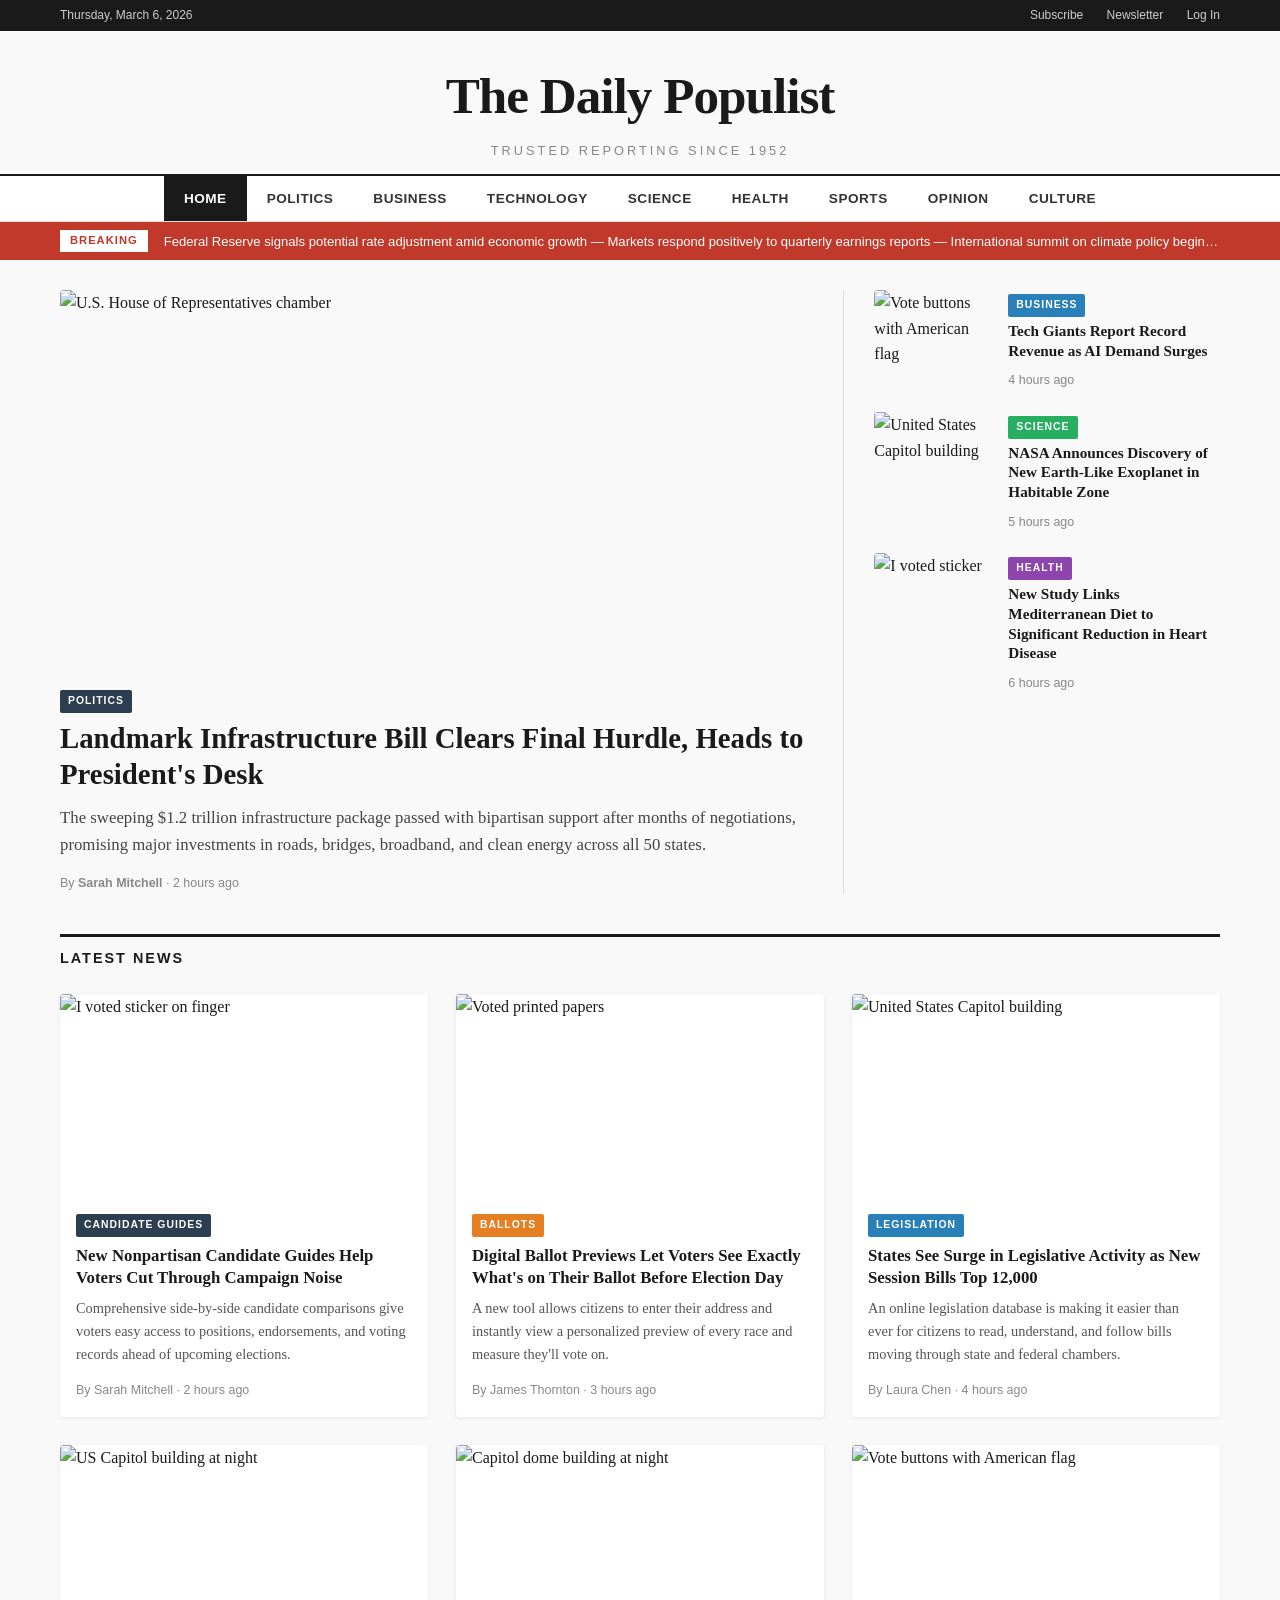
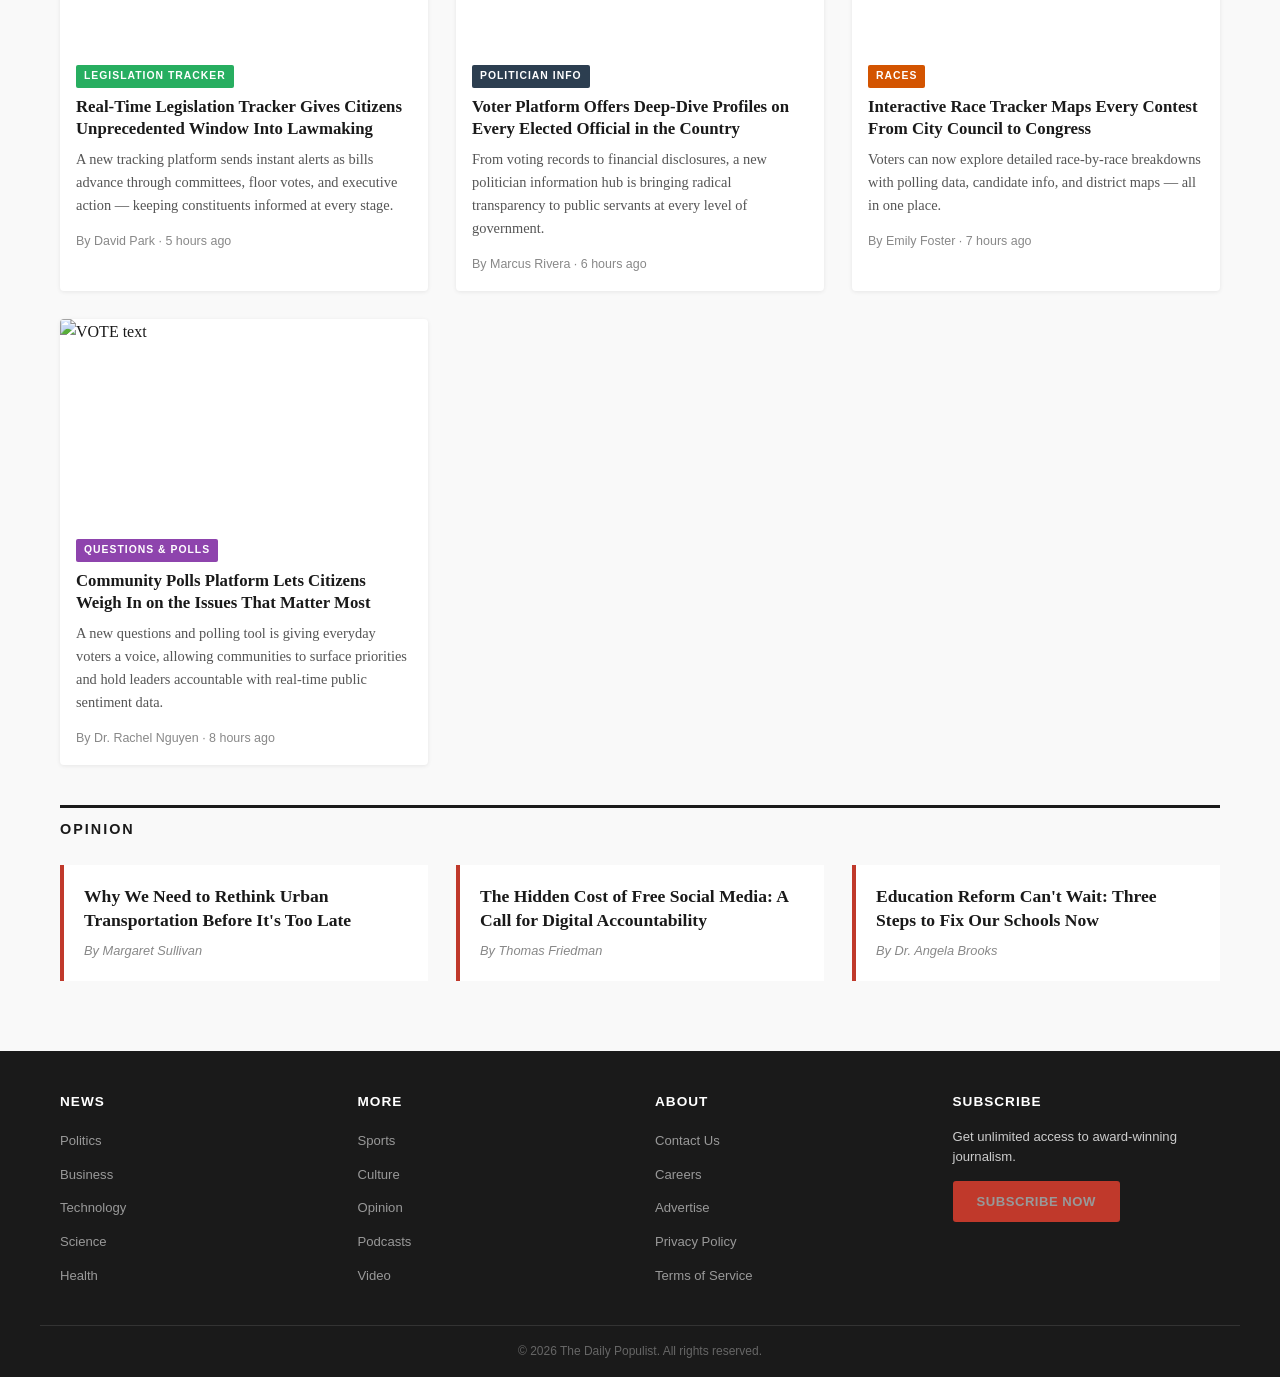
==== index.html @ fd445e92 "Initial commit: The Daily Populist mockup site with Populist widget embeds" ====
<!DOCTYPE html>
<html lang="en">
<head>
  <meta charset="UTF-8">
  <meta name="viewport" content="width=device-width, initial-scale=1.0">
  <title>The Daily Populist - Breaking News, Politics, Business & More</title>
  <link rel="stylesheet" href="styles.css">
  <!-- Step 1: Load Populist Widget once per page -->
  <script async src="https://www.populist.us/widget-client-v2.js"></script>
</head>
<body>

  <!-- Top Bar -->
  <div class="top-bar">
    <div class="container top-bar-inner">
      <span class="date">Thursday, March 6, 2026</span>
      <nav class="top-nav">
        <a href="#">Subscribe</a>
        <a href="#">Newsletter</a>
        <a href="#">Log In</a>
      </nav>
    </div>
  </div>

  <!-- Header -->
  <header class="site-header">
    <div class="container">
      <h1 class="logo">The Daily Populist</h1>
      <p class="tagline">Trusted Reporting Since 1952</p>
    </div>
  </header>

  <!-- Main Navigation -->
  <nav class="main-nav">
    <div class="container">
      <ul>
        <li><a href="#" class="active">Home</a></li>
        <li><a href="#">Politics</a></li>
        <li><a href="#">Business</a></li>
        <li><a href="#">Technology</a></li>
        <li><a href="#">Science</a></li>
        <li><a href="#">Health</a></li>
        <li><a href="#">Sports</a></li>
        <li><a href="#">Opinion</a></li>
        <li><a href="#">Culture</a></li>
      </ul>
    </div>
  </nav>

  <!-- Breaking News Ticker -->
  <div class="breaking-news">
    <div class="container">
      <span class="breaking-label">BREAKING</span>
      <span class="ticker">Federal Reserve signals potential rate adjustment amid economic growth — Markets respond positively to quarterly earnings reports — International summit on climate policy begins next week</span>
    </div>
  </div>

  <!-- Main Content -->
  <main class="container main-content">

    <!-- Hero Section -->
    <section class="hero">
      <article class="hero-main">
        <img class="img-large" src="https://www.house.gov/sites/default/files/uploads/images-story-featured/2019-04-03_pnn_0165.jpg" alt="U.S. House of Representatives chamber">
        <div class="hero-text">
          <span class="category-tag">Politics</span>
          <h2><a href="#">Landmark Infrastructure Bill Clears Final Hurdle, Heads to President's Desk</a></h2>
          <p>The sweeping $1.2 trillion infrastructure package passed with bipartisan support after months of negotiations, promising major investments in roads, bridges, broadband, and clean energy across all 50 states.</p>
          <span class="meta">By <strong>Sarah Mitchell</strong> &middot; 2 hours ago</span>
        </div>
      </article>

      <aside class="hero-sidebar">
        <article class="sidebar-story">
          <img class="img-small" src="https://images.unsplash.com/photo-1722238451613-655732282ff2?w=200&h=140&fit=crop&auto=format" alt="Vote buttons with American flag">
          <div>
            <span class="category-tag category-tag--business">Business</span>
            <h3><a href="#">Tech Giants Report Record Revenue as AI Demand Surges</a></h3>
            <span class="meta">4 hours ago</span>
          </div>
        </article>
        <article class="sidebar-story">
          <img class="img-small" src="https://images.unsplash.com/photo-1730888515663-5058024f2e60?w=200&h=140&fit=crop&auto=format" alt="United States Capitol building">
          <div>
            <span class="category-tag category-tag--science">Science</span>
            <h3><a href="#">NASA Announces Discovery of New Earth-Like Exoplanet in Habitable Zone</a></h3>
            <span class="meta">5 hours ago</span>
          </div>
        </article>
        <article class="sidebar-story">
          <img class="img-small" src="https://images.unsplash.com/photo-1596514139339-c913602509fb?w=200&h=140&fit=crop&auto=format" alt="I voted sticker">
          <div>
            <span class="category-tag category-tag--health">Health</span>
            <h3><a href="#">New Study Links Mediterranean Diet to Significant Reduction in Heart Disease</a></h3>
            <span class="meta">6 hours ago</span>
          </div>
        </article>
      </aside>
    </section>

    <!-- Section Divider -->
    <div class="section-divider">
      <h2 class="section-title">Latest News</h2>
    </div>

    <!-- News Grid -->
    <section class="news-grid">
      <article class="news-card">
        <img class="img-medium" src="https://images.unsplash.com/photo-1596514139339-c913602509fb?w=600&h=300&fit=crop&auto=format" alt="I voted sticker on finger">
        <div class="news-card-body">
          <span class="category-tag category-tag--politics">Candidate Guides</span>
          <h3><a href="candidate-guides.html">New Nonpartisan Candidate Guides Help Voters Cut Through Campaign Noise</a></h3>
          <p>Comprehensive side-by-side candidate comparisons give voters easy access to positions, endorsements, and voting records ahead of upcoming elections.</p>
          <span class="meta">By Sarah Mitchell &middot; 2 hours ago</span>
        </div>
      </article>
      <article class="news-card">
        <img class="img-medium" src="https://images.unsplash.com/photo-1540908390241-82158ab62887?w=600&h=300&fit=crop&auto=format" alt="Voted printed papers">
        <div class="news-card-body">
          <span class="category-tag category-tag--tech">Ballots</span>
          <h3><a href="ballots.html">Digital Ballot Previews Let Voters See Exactly What's on Their Ballot Before Election Day</a></h3>
          <p>A new tool allows citizens to enter their address and instantly view a personalized preview of every race and measure they'll vote on.</p>
          <span class="meta">By James Thornton &middot; 3 hours ago</span>
        </div>
      </article>
      <article class="news-card">
        <img class="img-medium" src="https://images.unsplash.com/photo-1730888515663-5058024f2e60?w=600&h=300&fit=crop&auto=format" alt="United States Capitol building">
        <div class="news-card-body">
          <span class="category-tag category-tag--business">Legislation</span>
          <h3><a href="legislation.html">States See Surge in Legislative Activity as New Session Bills Top 12,000</a></h3>
          <p>An online legislation database is making it easier than ever for citizens to read, understand, and follow bills moving through state and federal chambers.</p>
          <span class="meta">By Laura Chen &middot; 4 hours ago</span>
        </div>
      </article>
      <article class="news-card">
        <img class="img-medium" src="https://images.unsplash.com/photo-1600870003315-e1c945702030?w=600&h=300&fit=crop&auto=format" alt="US Capitol building at night">
        <div class="news-card-body">
          <span class="category-tag category-tag--science">Legislation Tracker</span>
          <h3><a href="legislation-tracker.html">Real-Time Legislation Tracker Gives Citizens Unprecedented Window Into Lawmaking</a></h3>
          <p>A new tracking platform sends instant alerts as bills advance through committees, floor votes, and executive action — keeping constituents informed at every stage.</p>
          <span class="meta">By David Park &middot; 5 hours ago</span>
        </div>
      </article>
      <article class="news-card">
        <img class="img-medium" src="https://images.unsplash.com/photo-1610648286878-b6ff27afe5c3?w=600&h=300&fit=crop&auto=format" alt="Capitol dome building at night">
        <div class="news-card-body">
          <span class="category-tag category-tag--politics">Politician Info</span>
          <h3><a href="politician-info.html">Voter Platform Offers Deep-Dive Profiles on Every Elected Official in the Country</a></h3>
          <p>From voting records to financial disclosures, a new politician information hub is bringing radical transparency to public servants at every level of government.</p>
          <span class="meta">By Marcus Rivera &middot; 6 hours ago</span>
        </div>
      </article>
      <article class="news-card">
        <img class="img-medium" src="https://images.unsplash.com/photo-1722238451613-655732282ff2?w=600&h=300&fit=crop&auto=format" alt="Vote buttons with American flag">
        <div class="news-card-body">
          <span class="category-tag category-tag--culture">Races</span>
          <h3><a href="races.html">Interactive Race Tracker Maps Every Contest From City Council to Congress</a></h3>
          <p>Voters can now explore detailed race-by-race breakdowns with polling data, candidate info, and district maps — all in one place.</p>
          <span class="meta">By Emily Foster &middot; 7 hours ago</span>
        </div>
      </article>
      <article class="news-card">
        <img class="img-medium" src="https://images.unsplash.com/photo-1604065626882-47c3093bec11?w=600&h=300&fit=crop&auto=format" alt="VOTE text">
        <div class="news-card-body">
          <span class="category-tag category-tag--health">Questions & Polls</span>
          <h3><a href="questions-and-polls.html">Community Polls Platform Lets Citizens Weigh In on the Issues That Matter Most</a></h3>
          <p>A new questions and polling tool is giving everyday voters a voice, allowing communities to surface priorities and hold leaders accountable with real-time public sentiment data.</p>
          <span class="meta">By Dr. Rachel Nguyen &middot; 8 hours ago</span>
        </div>
      </article>
    </section>

    <!-- Opinion Section -->
    <div class="section-divider">
      <h2 class="section-title">Opinion</h2>
    </div>

    <section class="opinion-section">
      <article class="opinion-card">
        <h3><a href="#">Why We Need to Rethink Urban Transportation Before It's Too Late</a></h3>
        <p class="opinion-author">By Margaret Sullivan</p>
      </article>
      <article class="opinion-card">
        <h3><a href="#">The Hidden Cost of Free Social Media: A Call for Digital Accountability</a></h3>
        <p class="opinion-author">By Thomas Friedman</p>
      </article>
      <article class="opinion-card">
        <h3><a href="#">Education Reform Can't Wait: Three Steps to Fix Our Schools Now</a></h3>
        <p class="opinion-author">By Dr. Angela Brooks</p>
      </article>
    </section>

  </main>

  <!-- Footer -->
  <footer class="site-footer">
    <div class="container footer-inner">
      <div class="footer-col">
        <h4>News</h4>
        <ul>
          <li><a href="#">Politics</a></li>
          <li><a href="#">Business</a></li>
          <li><a href="#">Technology</a></li>
          <li><a href="#">Science</a></li>
          <li><a href="#">Health</a></li>
        </ul>
      </div>
      <div class="footer-col">
        <h4>More</h4>
        <ul>
          <li><a href="#">Sports</a></li>
          <li><a href="#">Culture</a></li>
          <li><a href="#">Opinion</a></li>
          <li><a href="#">Podcasts</a></li>
          <li><a href="#">Video</a></li>
        </ul>
      </div>
      <div class="footer-col">
        <h4>About</h4>
        <ul>
          <li><a href="#">Contact Us</a></li>
          <li><a href="#">Careers</a></li>
          <li><a href="#">Advertise</a></li>
          <li><a href="#">Privacy Policy</a></li>
          <li><a href="#">Terms of Service</a></li>
        </ul>
      </div>
      <div class="footer-col">
        <h4>Subscribe</h4>
        <p class="footer-text">Get unlimited access to award-winning journalism.</p>
        <a href="#" class="subscribe-btn">Subscribe Now</a>
      </div>
    </div>
    <div class="footer-bottom">
      <div class="container">
        <p>&copy; 2026 The Daily Populist. All rights reserved.</p>
      </div>
    </div>
  </footer>

</body>
</html>
---- styles.css ----
/* Reset & Base */
*, *::before, *::after {
  margin: 0;
  padding: 0;
  box-sizing: border-box;
}

body {
  font-family: Georgia, "Times New Roman", Times, serif;
  color: #1a1a1a;
  background: #f9f9f9;
  line-height: 1.6;
}

a {
  color: inherit;
  text-decoration: none;
}

a:hover {
  color: #c0392b;
}

.container {
  max-width: 1200px;
  margin: 0 auto;
  padding: 0 20px;
}

/* Top Bar */
.top-bar {
  background: #1a1a1a;
  color: #ccc;
  font-family: Arial, Helvetica, sans-serif;
  font-size: 0.75rem;
  padding: 6px 0;
}

.top-bar-inner {
  display: flex;
  justify-content: space-between;
  align-items: center;
}

.top-nav a {
  color: #ccc;
  margin-left: 20px;
  font-weight: 500;
}

.top-nav a:hover {
  color: #fff;
}

/* Header */
.site-header {
  text-align: center;
  padding: 24px 0 12px;
  border-bottom: 2px solid #1a1a1a;
}

.logo {
  font-family: "Playfair Display", Georgia, serif;
  font-size: 3.2rem;
  font-weight: 900;
  letter-spacing: -1px;
  color: #1a1a1a;
}

.tagline {
  font-family: Arial, Helvetica, sans-serif;
  font-size: 0.8rem;
  color: #888;
  text-transform: uppercase;
  letter-spacing: 3px;
  margin-top: 4px;
}

/* Main Navigation */
.main-nav {
  background: #fff;
  border-bottom: 1px solid #ddd;
  position: sticky;
  top: 0;
  z-index: 100;
}

.main-nav ul {
  list-style: none;
  display: flex;
  justify-content: center;
  gap: 0;
}

.main-nav a {
  display: block;
  padding: 12px 20px;
  font-family: Arial, Helvetica, sans-serif;
  font-size: 0.85rem;
  font-weight: 600;
  text-transform: uppercase;
  letter-spacing: 0.5px;
  color: #333;
  transition: background 0.2s, color 0.2s;
}

.main-nav a:hover,
.main-nav a.active {
  background: #1a1a1a;
  color: #fff;
}

/* Breaking News Ticker */
.breaking-news {
  background: #c0392b;
  color: #fff;
  padding: 8px 0;
  font-family: Arial, Helvetica, sans-serif;
  font-size: 0.82rem;
  overflow: hidden;
}

.breaking-news .container {
  display: flex;
  align-items: center;
  gap: 16px;
}

.breaking-label {
  background: #fff;
  color: #c0392b;
  font-weight: 800;
  padding: 2px 10px;
  font-size: 0.7rem;
  letter-spacing: 1px;
  flex-shrink: 0;
}

.ticker {
  white-space: nowrap;
  overflow: hidden;
  text-overflow: ellipsis;
}

/* Main Content */
.main-content {
  padding: 30px 20px;
}

/* Images */
.img-large {
  width: 100%;
  height: 380px;
  object-fit: cover;
  border-radius: 4px;
  display: block;
}

.img-medium {
  width: 100%;
  height: 200px;
  object-fit: cover;
  display: block;
}

.img-small {
  width: 120px;
  min-width: 120px;
  height: 80px;
  object-fit: cover;
  border-radius: 4px;
}

/* Hero Section */
.hero {
  display: grid;
  grid-template-columns: 2fr 1fr;
  gap: 30px;
  margin-bottom: 40px;
}

.hero-text {
  margin-top: 16px;
}

.hero-text h2 {
  font-size: 1.8rem;
  line-height: 1.25;
  margin: 8px 0 12px;
}

.hero-text h2 a:hover {
  text-decoration: underline;
}

.hero-text p {
  font-size: 1.05rem;
  color: #444;
  margin-bottom: 10px;
}

/* Category Tags */
.category-tag {
  display: inline-block;
  font-family: Arial, Helvetica, sans-serif;
  font-size: 0.65rem;
  font-weight: 700;
  text-transform: uppercase;
  letter-spacing: 1px;
  padding: 3px 8px;
  background: #2c3e50;
  color: #fff;
  border-radius: 2px;
}

.category-tag--business { background: #2980b9; }
.category-tag--science { background: #27ae60; }
.category-tag--health { background: #8e44ad; }
.category-tag--politics { background: #2c3e50; }
.category-tag--tech { background: #e67e22; }
.category-tag--sports { background: #c0392b; }
.category-tag--culture { background: #d35400; }

.meta {
  font-family: Arial, Helvetica, sans-serif;
  font-size: 0.78rem;
  color: #888;
}

/* Hero Sidebar */
.hero-sidebar {
  display: flex;
  flex-direction: column;
  gap: 20px;
  border-left: 1px solid #ddd;
  padding-left: 30px;
}

.sidebar-story {
  display: flex;
  gap: 14px;
  align-items: flex-start;
}

.sidebar-story h3 {
  font-size: 0.95rem;
  line-height: 1.3;
  margin: 4px 0 6px;
}

.sidebar-story h3 a:hover {
  text-decoration: underline;
}

/* Section Divider */
.section-divider {
  border-top: 3px solid #1a1a1a;
  margin-bottom: 24px;
}

.section-title {
  font-family: Arial, Helvetica, sans-serif;
  font-size: 0.9rem;
  text-transform: uppercase;
  letter-spacing: 2px;
  color: #1a1a1a;
  padding-top: 10px;
}

/* News Grid */
.news-grid {
  display: grid;
  grid-template-columns: repeat(3, 1fr);
  gap: 28px;
  margin-bottom: 40px;
}

.news-card {
  background: #fff;
  border-radius: 4px;
  overflow: hidden;
  box-shadow: 0 1px 4px rgba(0,0,0,0.08);
  transition: box-shadow 0.2s;
}

.news-card:hover {
  box-shadow: 0 4px 12px rgba(0,0,0,0.12);
}

.news-card-body {
  padding: 16px;
}

.news-card h3 {
  font-size: 1.05rem;
  line-height: 1.3;
  margin: 8px 0;
}

.news-card h3 a:hover {
  text-decoration: underline;
}

.news-card p {
  font-size: 0.9rem;
  color: #555;
  margin-bottom: 10px;
}

/* Opinion Section */
.opinion-section {
  display: grid;
  grid-template-columns: repeat(3, 1fr);
  gap: 28px;
  margin-bottom: 40px;
}

.opinion-card {
  padding: 20px;
  border-left: 4px solid #c0392b;
  background: #fff;
}

.opinion-card h3 {
  font-size: 1.1rem;
  line-height: 1.35;
  margin-bottom: 8px;
}

.opinion-card h3 a:hover {
  text-decoration: underline;
  color: #c0392b;
}

.opinion-author {
  font-family: Arial, Helvetica, sans-serif;
  font-size: 0.8rem;
  color: #888;
  font-style: italic;
}

/* Footer */
.site-footer {
  background: #1a1a1a;
  color: #ccc;
  padding-top: 40px;
}

.footer-inner {
  display: grid;
  grid-template-columns: repeat(4, 1fr);
  gap: 30px;
  padding-bottom: 30px;
  border-bottom: 1px solid #333;
}

.footer-col h4 {
  font-family: Arial, Helvetica, sans-serif;
  font-size: 0.85rem;
  text-transform: uppercase;
  letter-spacing: 1px;
  color: #fff;
  margin-bottom: 14px;
}

.footer-col ul {
  list-style: none;
}

.footer-col li {
  margin-bottom: 8px;
}

.footer-col a {
  font-family: Arial, Helvetica, sans-serif;
  font-size: 0.82rem;
  color: #999;
}

.footer-col a:hover {
  color: #fff;
}

.footer-text {
  font-family: Arial, Helvetica, sans-serif;
  font-size: 0.82rem;
  margin-bottom: 14px;
  line-height: 1.5;
}

.subscribe-btn {
  display: inline-block;
  background: #c0392b;
  color: #fff;
  font-family: Arial, Helvetica, sans-serif;
  font-size: 0.82rem;
  font-weight: 700;
  padding: 10px 24px;
  border-radius: 3px;
  text-transform: uppercase;
  letter-spacing: 0.5px;
  transition: background 0.2s;
}

.subscribe-btn:hover {
  background: #e74c3c;
  color: #fff;
}

.footer-bottom {
  padding: 16px 0;
  text-align: center;
  font-family: Arial, Helvetica, sans-serif;
  font-size: 0.75rem;
  color: #666;
}

/* Article Page */
.article-page {
  padding: 40px 20px;
  max-width: 800px;
}

.article-header {
  margin-bottom: 24px;
}

.article-title {
  font-size: 2.4rem;
  line-height: 1.2;
  margin: 12px 0 16px;
}

.article-meta {
  font-family: Arial, Helvetica, sans-serif;
  font-size: 0.85rem;
  color: #888;
  display: flex;
  gap: 6px;
}

.article-body {
  margin-top: 28px;
}

.article-body p {
  font-size: 1.1rem;
  line-height: 1.75;
  margin-bottom: 20px;
  color: #333;
}

.article-body h2 {
  font-size: 1.5rem;
  margin: 32px 0 16px;
  color: #1a1a1a;
}

/* Populist Embeds */
.populist-embed {
  margin: 32px 0;
}

.populist-embed iframe {
  width: 100% !important;
  border: none;
}

/* Embed Placeholder */
.embed-placeholder {
  background: #eef1f5;
  border: 2px dashed #b0bec5;
  border-radius: 8px;
  padding: 60px 20px;
  text-align: center;
  margin: 32px 0;
}

.embed-label {
  font-family: Arial, Helvetica, sans-serif;
  font-size: 0.95rem;
  font-weight: 700;
  color: #607d8b;
  text-transform: uppercase;
  letter-spacing: 2px;
}

/* Responsive */
@media (max-width: 900px) {
  .hero {
    grid-template-columns: 1fr;
  }
  .hero-sidebar {
    border-left: none;
    padding-left: 0;
    border-top: 1px solid #ddd;
    padding-top: 20px;
  }
  .news-grid,
  .opinion-section {
    grid-template-columns: repeat(2, 1fr);
  }
  .footer-inner {
    grid-template-columns: repeat(2, 1fr);
  }
}

@media (max-width: 600px) {
  .logo {
    font-size: 2.2rem;
  }
  .main-nav ul {
    flex-wrap: wrap;
    justify-content: center;
  }
  .main-nav a {
    padding: 8px 12px;
    font-size: 0.75rem;
  }
  .news-grid,
  .opinion-section {
    grid-template-columns: 1fr;
  }
  .footer-inner {
    grid-template-columns: 1fr;
  }
  .img-large {
    height: 220px;
  }
}
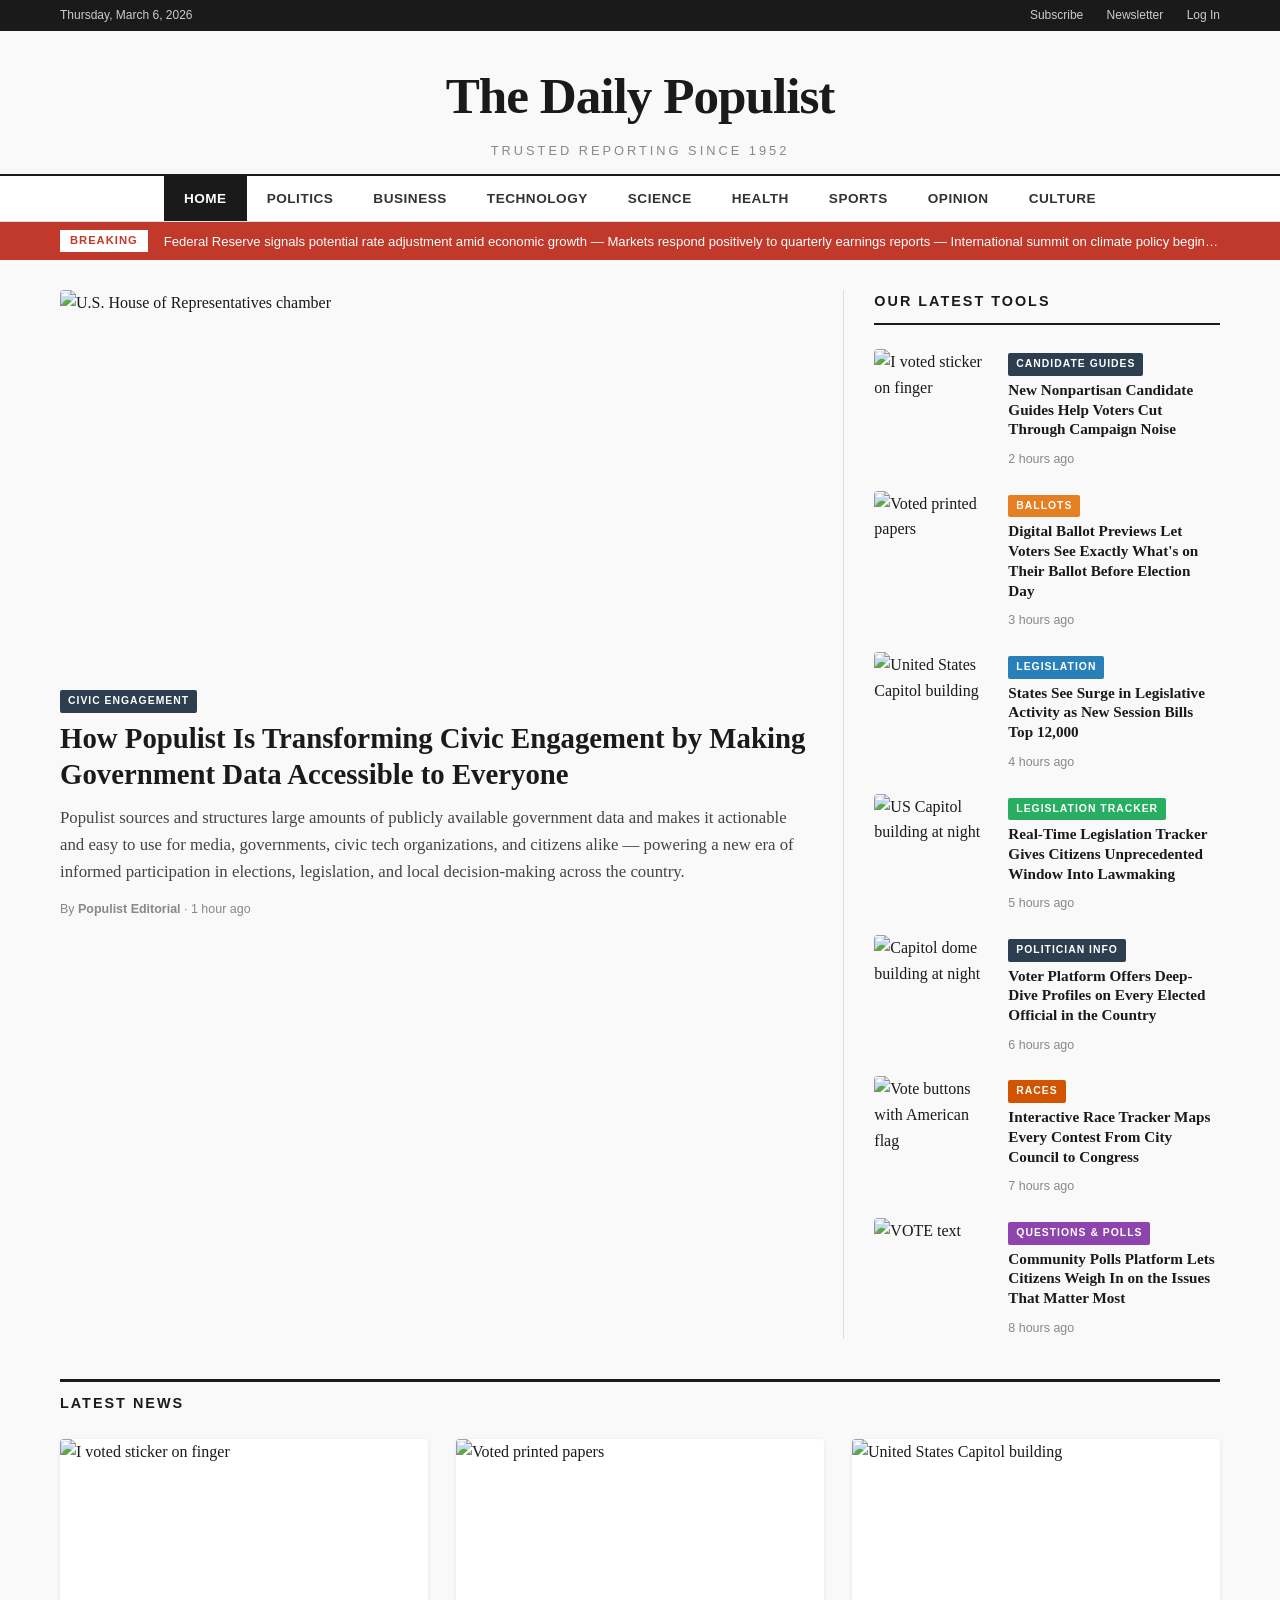
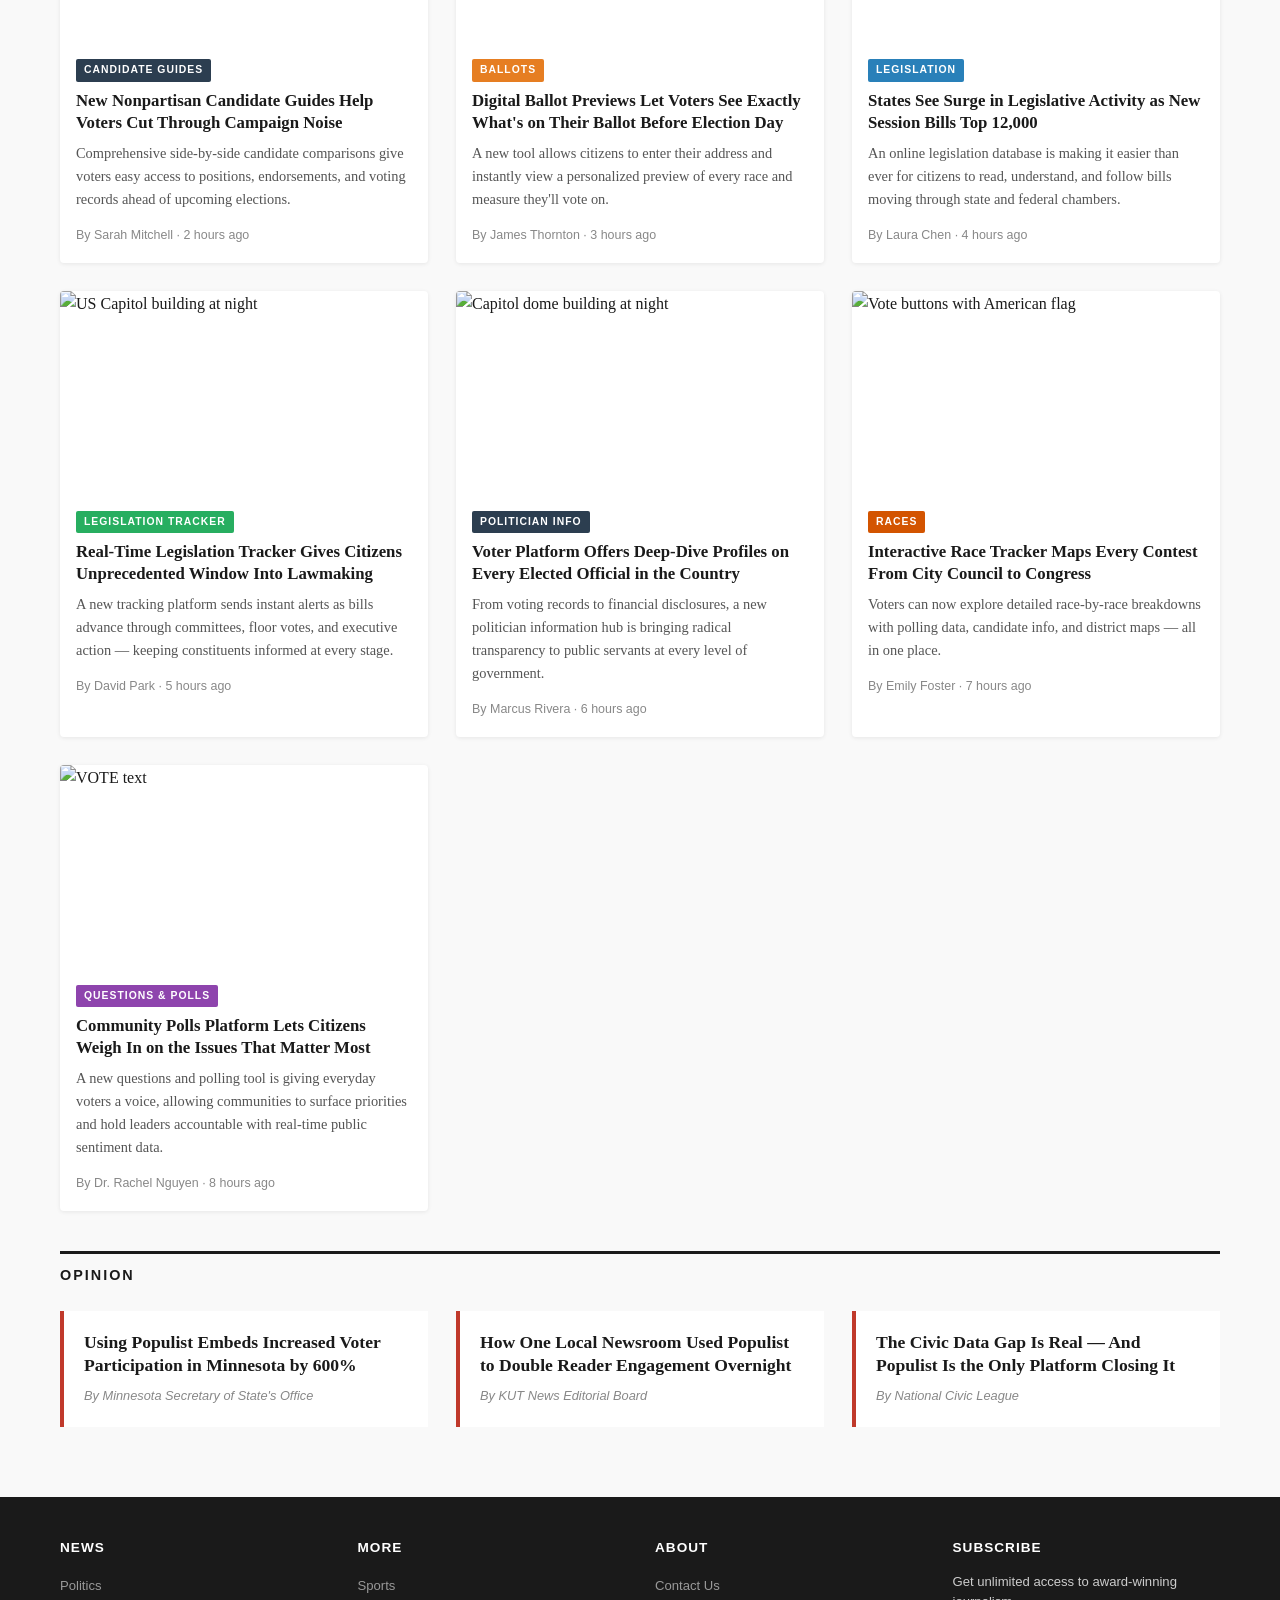
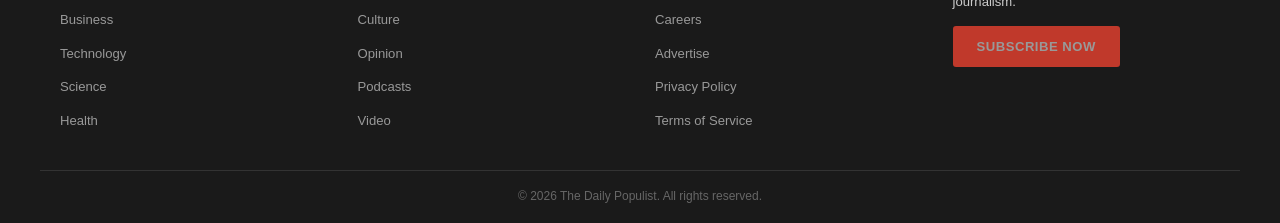
==== commit 704b31fe: "Update all pages with Populist docs content, product labels, sidebar, and hero article" ====
--- a/index.html
+++ b/index.html
@@ -63,36 +63,69 @@
       <article class="hero-main">
         <img class="img-large" src="https://www.house.gov/sites/default/files/uploads/images-story-featured/2019-04-03_pnn_0165.jpg" alt="U.S. House of Representatives chamber">
         <div class="hero-text">
-          <span class="category-tag">Politics</span>
-          <h2><a href="#">Landmark Infrastructure Bill Clears Final Hurdle, Heads to President's Desk</a></h2>
-          <p>The sweeping $1.2 trillion infrastructure package passed with bipartisan support after months of negotiations, promising major investments in roads, bridges, broadband, and clean energy across all 50 states.</p>
-          <span class="meta">By <strong>Sarah Mitchell</strong> &middot; 2 hours ago</span>
+          <span class="category-tag">Civic Engagement</span>
+          <h2><a href="#">How Populist Is Transforming Civic Engagement by Making Government Data Accessible to Everyone</a></h2>
+          <p>Populist sources and structures large amounts of publicly available government data and makes it actionable and easy to use for media, governments, civic tech organizations, and citizens alike — powering a new era of informed participation in elections, legislation, and local decision-making across the country.</p>
+          <span class="meta">By <strong>Populist Editorial</strong> &middot; 1 hour ago</span>
         </div>
       </article>
 
       <aside class="hero-sidebar">
+        <h3 class="sidebar-title">Our Latest Tools</h3>
+        <article class="sidebar-story">
+          <img class="img-small" src="https://images.unsplash.com/photo-1596514139339-c913602509fb?w=200&h=140&fit=crop&auto=format" alt="I voted sticker on finger">
+          <div>
+            <span class="category-tag category-tag--politics">Candidate Guides</span>
+            <h3><a href="candidate-guides.html">New Nonpartisan Candidate Guides Help Voters Cut Through Campaign Noise</a></h3>
+            <span class="meta">2 hours ago</span>
+          </div>
+        </article>
+        <article class="sidebar-story">
+          <img class="img-small" src="https://images.unsplash.com/photo-1540908390241-82158ab62887?w=200&h=140&fit=crop&auto=format" alt="Voted printed papers">
+          <div>
+            <span class="category-tag category-tag--tech">Ballots</span>
+            <h3><a href="ballots.html">Digital Ballot Previews Let Voters See Exactly What's on Their Ballot Before Election Day</a></h3>
+            <span class="meta">3 hours ago</span>
+          </div>
+        </article>
+        <article class="sidebar-story">
+          <img class="img-small" src="https://images.unsplash.com/photo-1730888515663-5058024f2e60?w=200&h=140&fit=crop&auto=format" alt="United States Capitol building">
+          <div>
+            <span class="category-tag category-tag--business">Legislation</span>
+            <h3><a href="legislation.html">States See Surge in Legislative Activity as New Session Bills Top 12,000</a></h3>
+            <span class="meta">4 hours ago</span>
+          </div>
+        </article>
+        <article class="sidebar-story">
+          <img class="img-small" src="https://images.unsplash.com/photo-1600870003315-e1c945702030?w=200&h=140&fit=crop&auto=format" alt="US Capitol building at night">
+          <div>
+            <span class="category-tag category-tag--science">Legislation Tracker</span>
+            <h3><a href="legislation-tracker.html">Real-Time Legislation Tracker Gives Citizens Unprecedented Window Into Lawmaking</a></h3>
+            <span class="meta">5 hours ago</span>
+          </div>
+        </article>
+        <article class="sidebar-story">
+          <img class="img-small" src="https://images.unsplash.com/photo-1610648286878-b6ff27afe5c3?w=200&h=140&fit=crop&auto=format" alt="Capitol dome building at night">
+          <div>
+            <span class="category-tag category-tag--politics">Politician Info</span>
+            <h3><a href="politician-info.html">Voter Platform Offers Deep-Dive Profiles on Every Elected Official in the Country</a></h3>
+            <span class="meta">6 hours ago</span>
+          </div>
+        </article>
         <article class="sidebar-story">
           <img class="img-small" src="https://images.unsplash.com/photo-1722238451613-655732282ff2?w=200&h=140&fit=crop&auto=format" alt="Vote buttons with American flag">
           <div>
-            <span class="category-tag category-tag--business">Business</span>
-            <h3><a href="#">Tech Giants Report Record Revenue as AI Demand Surges</a></h3>
-            <span class="meta">4 hours ago</span>
-          </div>
-        </article>
-        <article class="sidebar-story">
-          <img class="img-small" src="https://images.unsplash.com/photo-1730888515663-5058024f2e60?w=200&h=140&fit=crop&auto=format" alt="United States Capitol building">
-          <div>
-            <span class="category-tag category-tag--science">Science</span>
-            <h3><a href="#">NASA Announces Discovery of New Earth-Like Exoplanet in Habitable Zone</a></h3>
-            <span class="meta">5 hours ago</span>
-          </div>
-        </article>
-        <article class="sidebar-story">
-          <img class="img-small" src="https://images.unsplash.com/photo-1596514139339-c913602509fb?w=200&h=140&fit=crop&auto=format" alt="I voted sticker">
-          <div>
-            <span class="category-tag category-tag--health">Health</span>
-            <h3><a href="#">New Study Links Mediterranean Diet to Significant Reduction in Heart Disease</a></h3>
-            <span class="meta">6 hours ago</span>
+            <span class="category-tag category-tag--culture">Races</span>
+            <h3><a href="races.html">Interactive Race Tracker Maps Every Contest From City Council to Congress</a></h3>
+            <span class="meta">7 hours ago</span>
+          </div>
+        </article>
+        <article class="sidebar-story">
+          <img class="img-small" src="https://images.unsplash.com/photo-1604065626882-47c3093bec11?w=200&h=140&fit=crop&auto=format" alt="VOTE text">
+          <div>
+            <span class="category-tag category-tag--health">Questions & Polls</span>
+            <h3><a href="questions-and-polls.html">Community Polls Platform Lets Citizens Weigh In on the Issues That Matter Most</a></h3>
+            <span class="meta">8 hours ago</span>
           </div>
         </article>
       </aside>
@@ -177,16 +210,16 @@
 
     <section class="opinion-section">
       <article class="opinion-card">
-        <h3><a href="#">Why We Need to Rethink Urban Transportation Before It's Too Late</a></h3>
-        <p class="opinion-author">By Margaret Sullivan</p>
+        <h3><a href="#">Using Populist Embeds Increased Voter Participation in Minnesota by 600%</a></h3>
+        <p class="opinion-author">By Minnesota Secretary of State's Office</p>
       </article>
       <article class="opinion-card">
-        <h3><a href="#">The Hidden Cost of Free Social Media: A Call for Digital Accountability</a></h3>
-        <p class="opinion-author">By Thomas Friedman</p>
+        <h3><a href="#">How One Local Newsroom Used Populist to Double Reader Engagement Overnight</a></h3>
+        <p class="opinion-author">By KUT News Editorial Board</p>
       </article>
       <article class="opinion-card">
-        <h3><a href="#">Education Reform Can't Wait: Three Steps to Fix Our Schools Now</a></h3>
-        <p class="opinion-author">By Dr. Angela Brooks</p>
+        <h3><a href="#">The Civic Data Gap Is Real — And Populist Is the Only Platform Closing It</a></h3>
+        <p class="opinion-author">By National Civic League</p>
       </article>
     </section>
 
--- a/styles.css
+++ b/styles.css
@@ -236,6 +236,17 @@
   padding-left: 30px;
 }
 
+.sidebar-title {
+  font-family: Arial, Helvetica, sans-serif;
+  font-size: 0.9rem;
+  text-transform: uppercase;
+  letter-spacing: 2px;
+  color: #1a1a1a;
+  padding-bottom: 10px;
+  border-bottom: 2px solid #1a1a1a;
+  margin-bottom: 4px;
+}
+
 .sidebar-story {
   display: flex;
   gap: 14px;
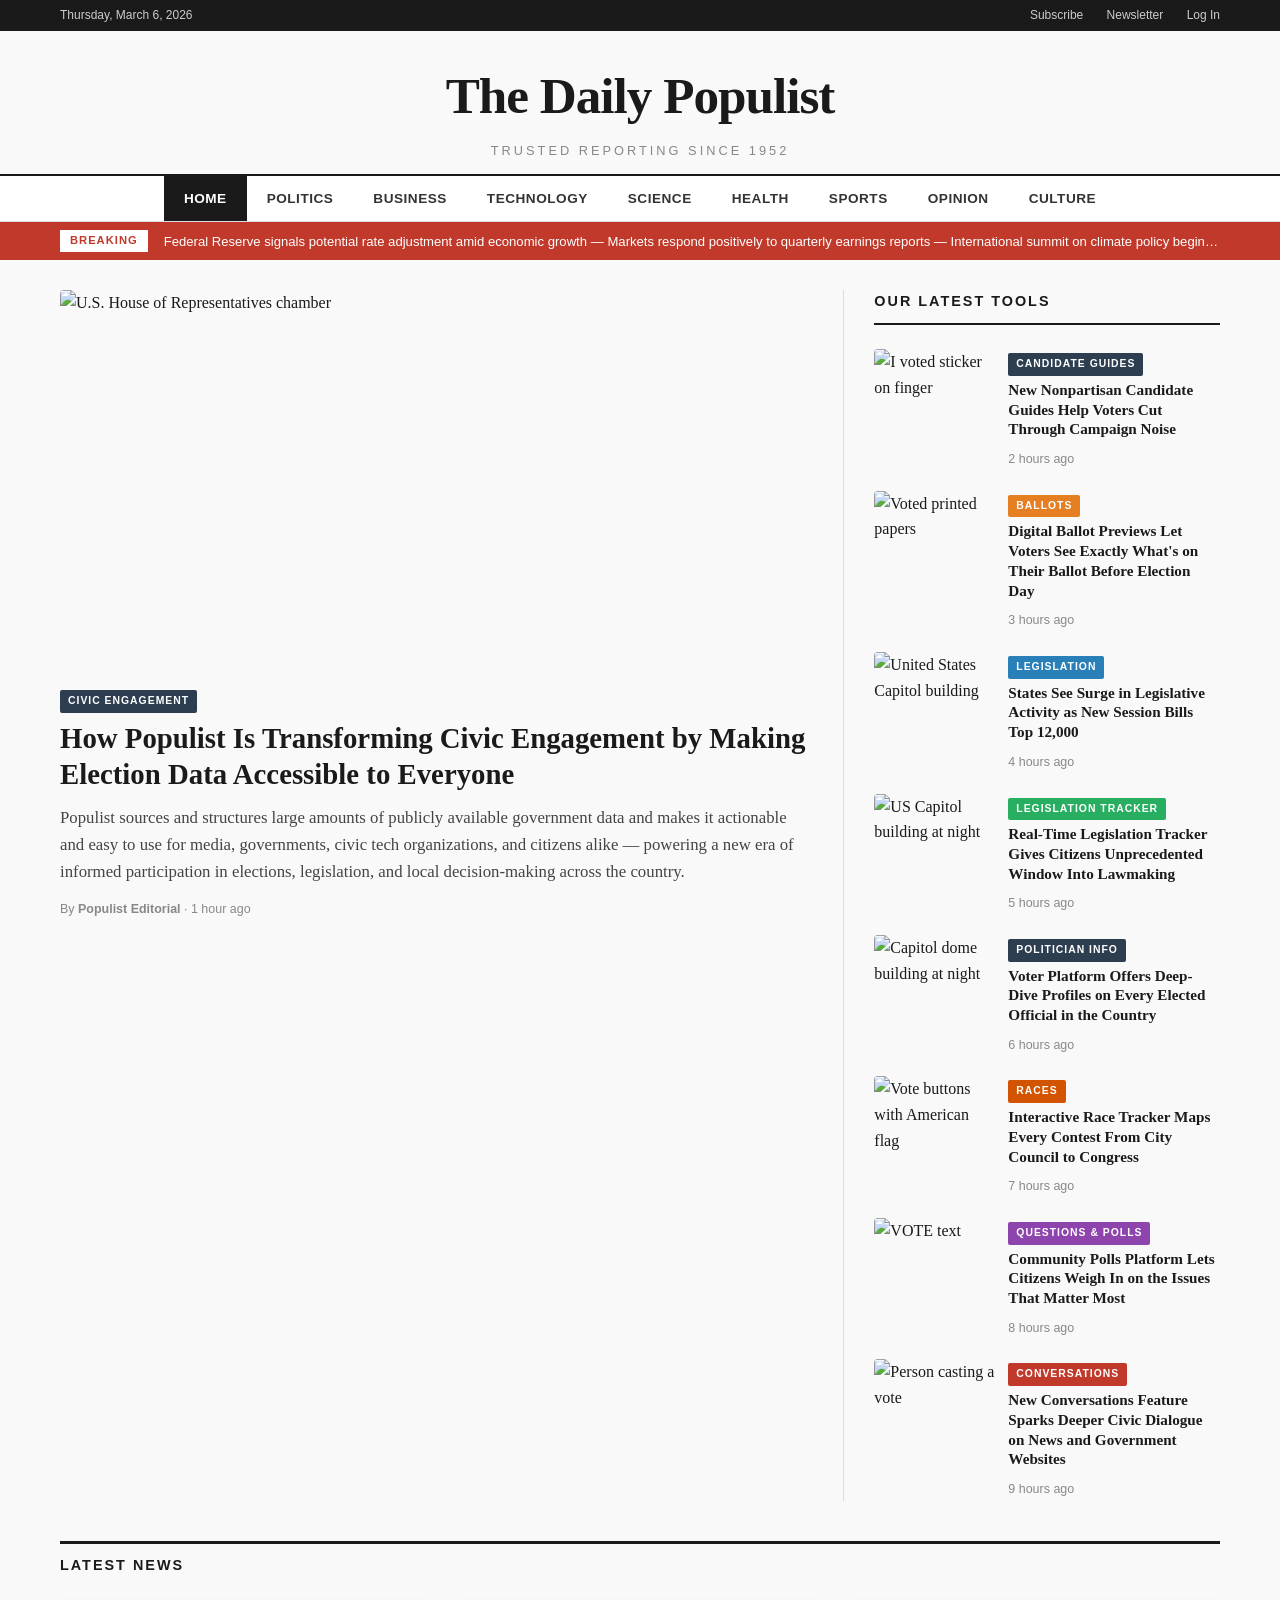
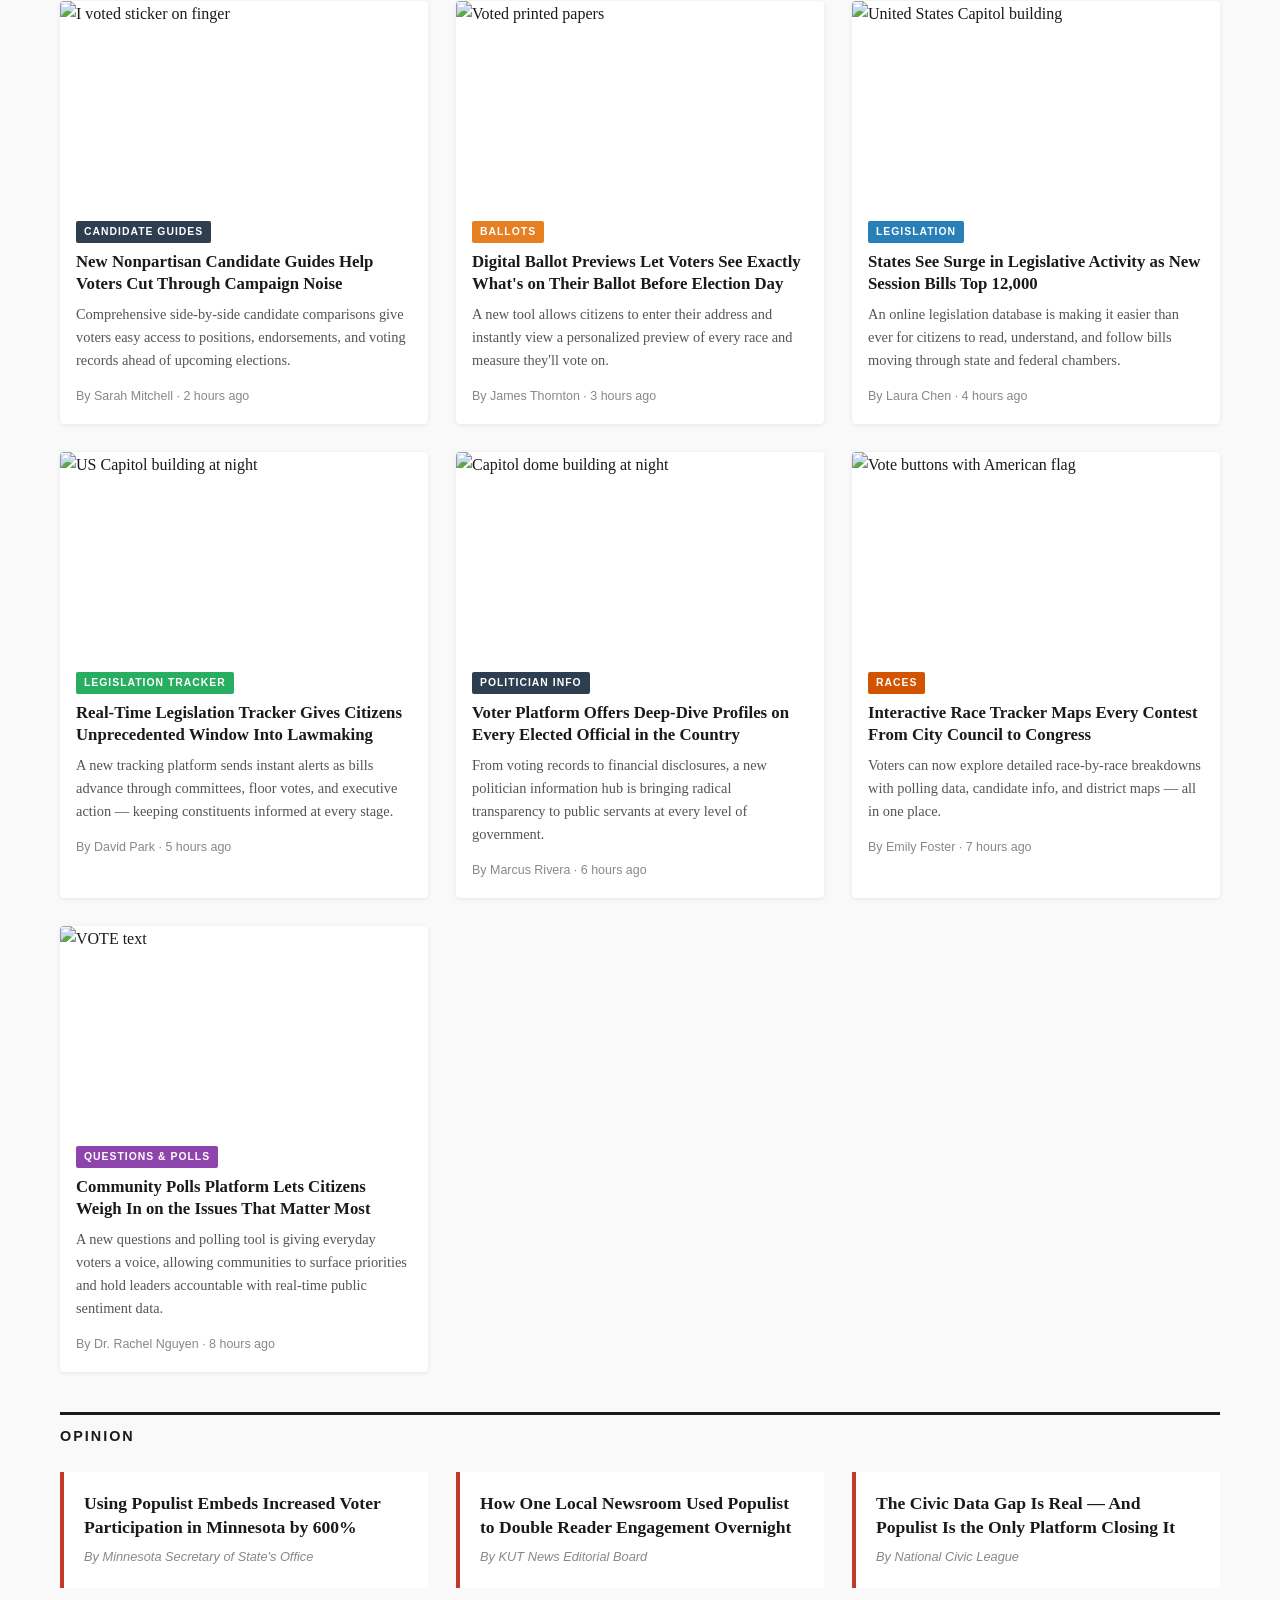
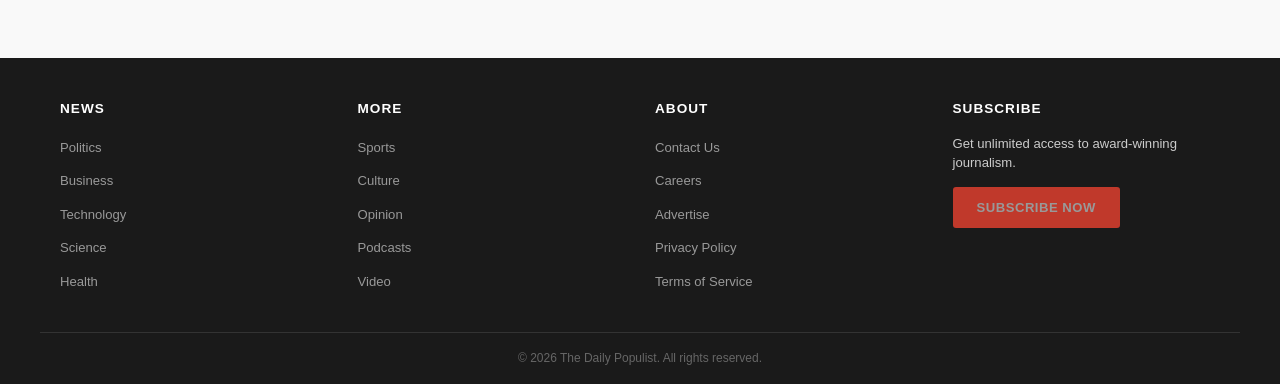
==== commit c9dc83af: "Add election data overview page and update hero headline - Change hero headline from "Government Dat" ====
--- a/index.html
+++ b/index.html
@@ -64,7 +64,7 @@
         <img class="img-large" src="https://www.house.gov/sites/default/files/uploads/images-story-featured/2019-04-03_pnn_0165.jpg" alt="U.S. House of Representatives chamber">
         <div class="hero-text">
           <span class="category-tag">Civic Engagement</span>
-          <h2><a href="#">How Populist Is Transforming Civic Engagement by Making Government Data Accessible to Everyone</a></h2>
+          <h2><a href="election-data.html">How Populist Is Transforming Civic Engagement by Making Election Data Accessible to Everyone</a></h2>
           <p>Populist sources and structures large amounts of publicly available government data and makes it actionable and easy to use for media, governments, civic tech organizations, and citizens alike — powering a new era of informed participation in elections, legislation, and local decision-making across the country.</p>
           <span class="meta">By <strong>Populist Editorial</strong> &middot; 1 hour ago</span>
         </div>
@@ -126,6 +126,14 @@
             <span class="category-tag category-tag--health">Questions & Polls</span>
             <h3><a href="questions-and-polls.html">Community Polls Platform Lets Citizens Weigh In on the Issues That Matter Most</a></h3>
             <span class="meta">8 hours ago</span>
+          </div>
+        </article>
+        <article class="sidebar-story">
+          <img class="img-small" src="https://images.unsplash.com/photo-1540910419892-4a36d2c3266c?w=200&h=140&fit=crop&auto=format" alt="Person casting a vote">
+          <div>
+            <span class="category-tag category-tag--sports">Conversations</span>
+            <h3><a href="conversations.html">New Conversations Feature Sparks Deeper Civic Dialogue on News and Government Websites</a></h3>
+            <span class="meta">9 hours ago</span>
           </div>
         </article>
       </aside>
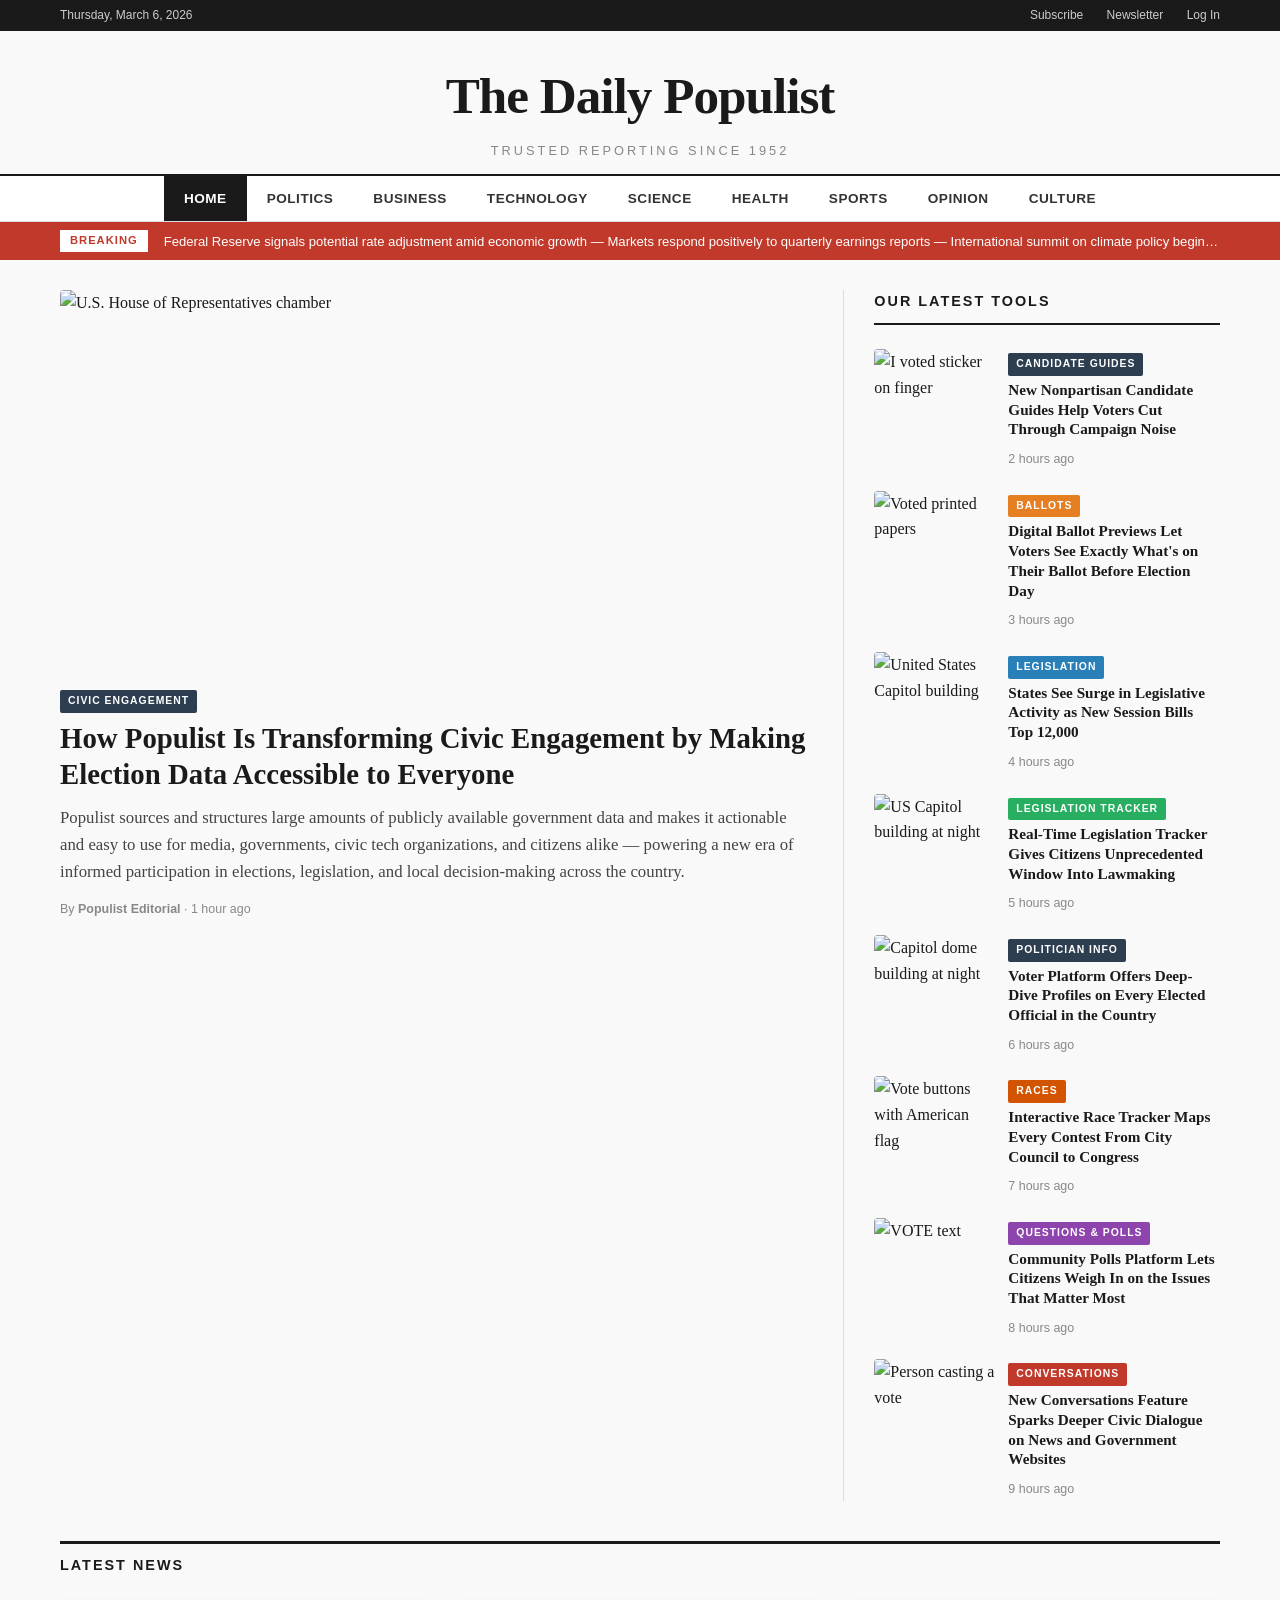
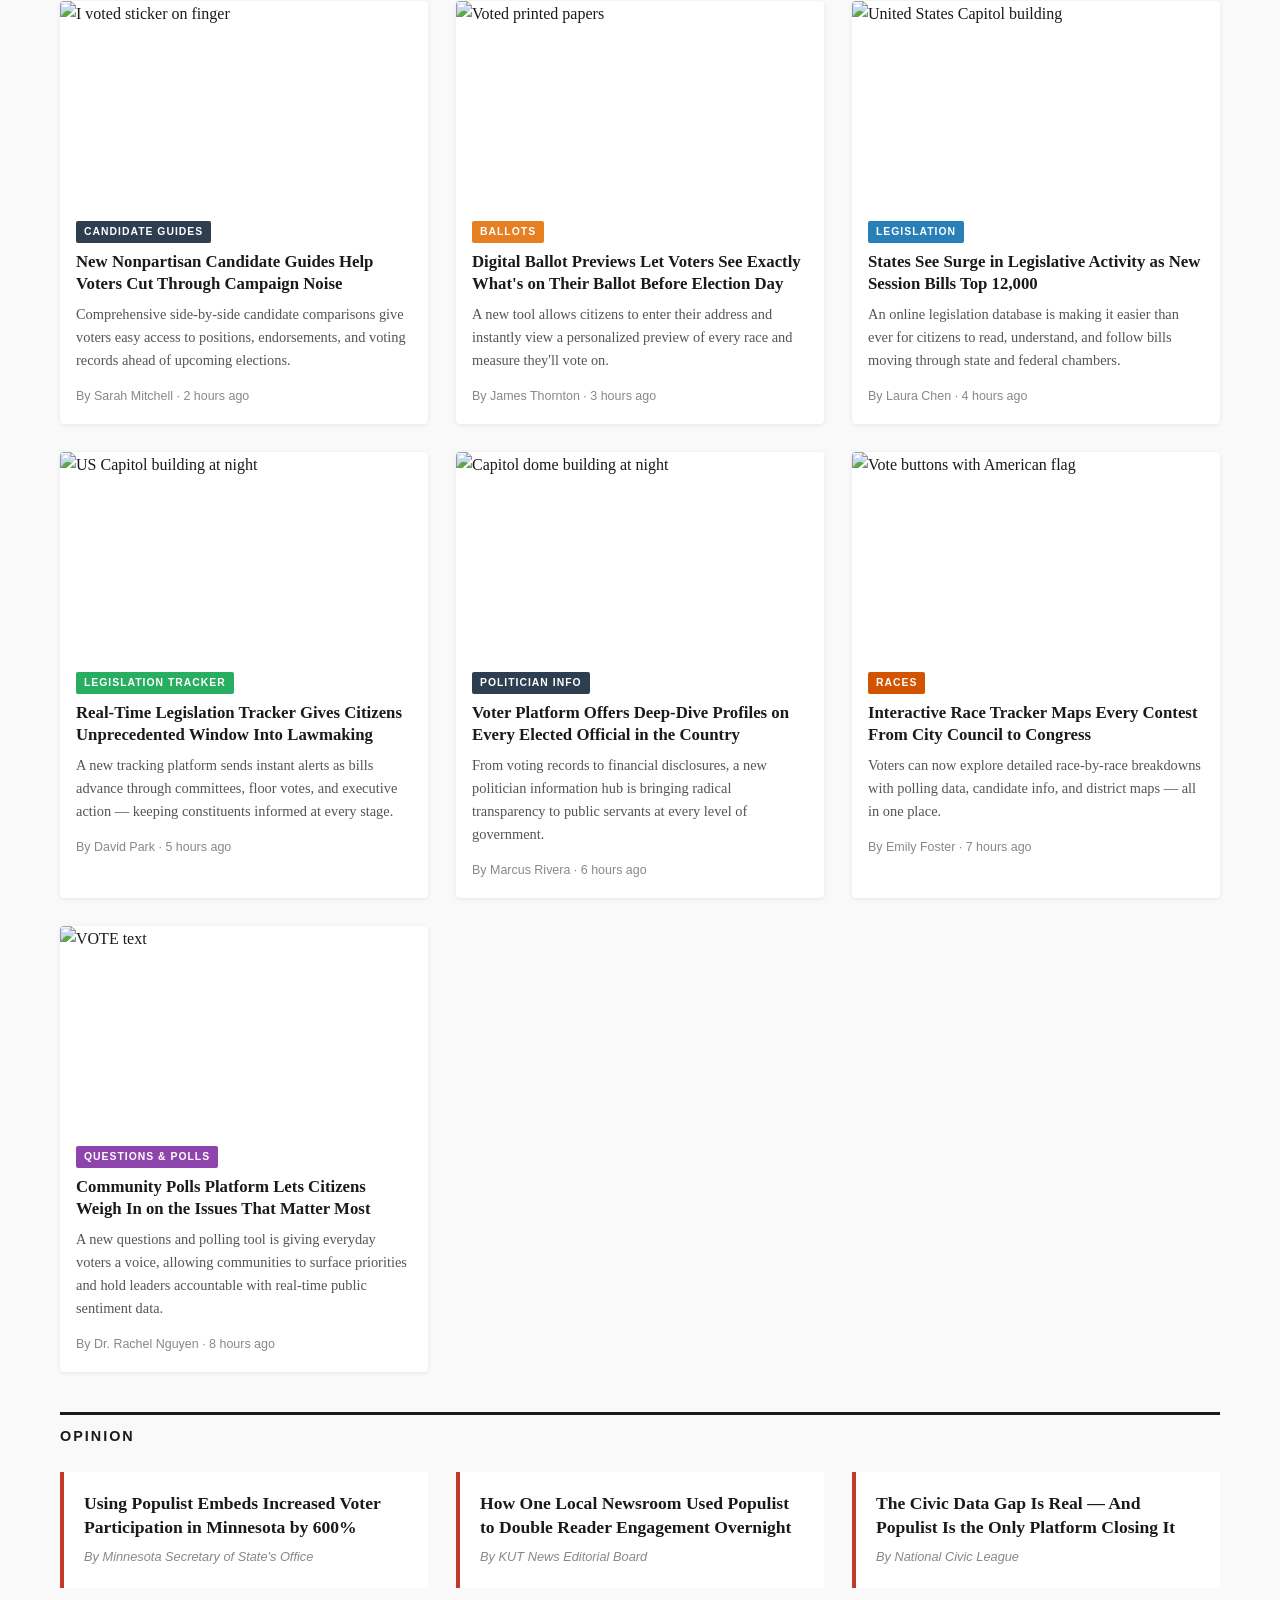
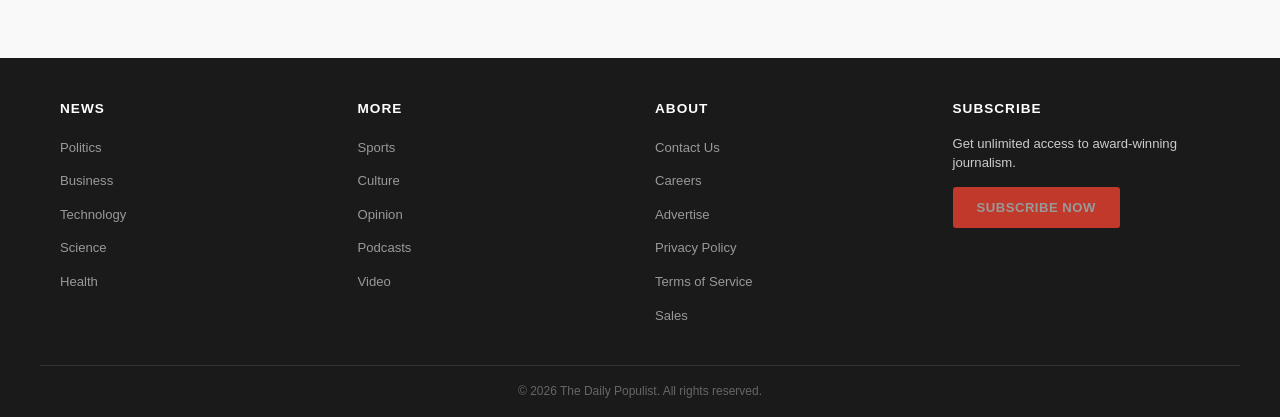
==== commit e5514852: "Add Texas Tribune demo page, sales index, and embed overflow fix - Add Texas Tribune-style article p" ====
--- a/index.html
+++ b/index.html
@@ -264,6 +264,7 @@
           <li><a href="#">Advertise</a></li>
           <li><a href="#">Privacy Policy</a></li>
           <li><a href="#">Terms of Service</a></li>
+          <li><a href="sales.html">Sales</a></li>
         </ul>
       </div>
       <div class="footer-col">
--- a/styles.css
+++ b/styles.css
@@ -430,6 +430,7 @@
 .article-page {
   padding: 40px 20px;
   max-width: 800px;
+  overflow: hidden;
 }
 
 .article-header {
@@ -452,6 +453,7 @@
 
 .article-body {
   margin-top: 28px;
+  overflow: hidden;
 }
 
 .article-body p {
@@ -470,10 +472,13 @@
 /* Populist Embeds */
 .populist-embed {
   margin: 32px 0;
+  max-width: 100%;
+  overflow: hidden;
 }
 
 .populist-embed iframe {
   width: 100% !important;
+  max-width: 100% !important;
   border: none;
 }
 
